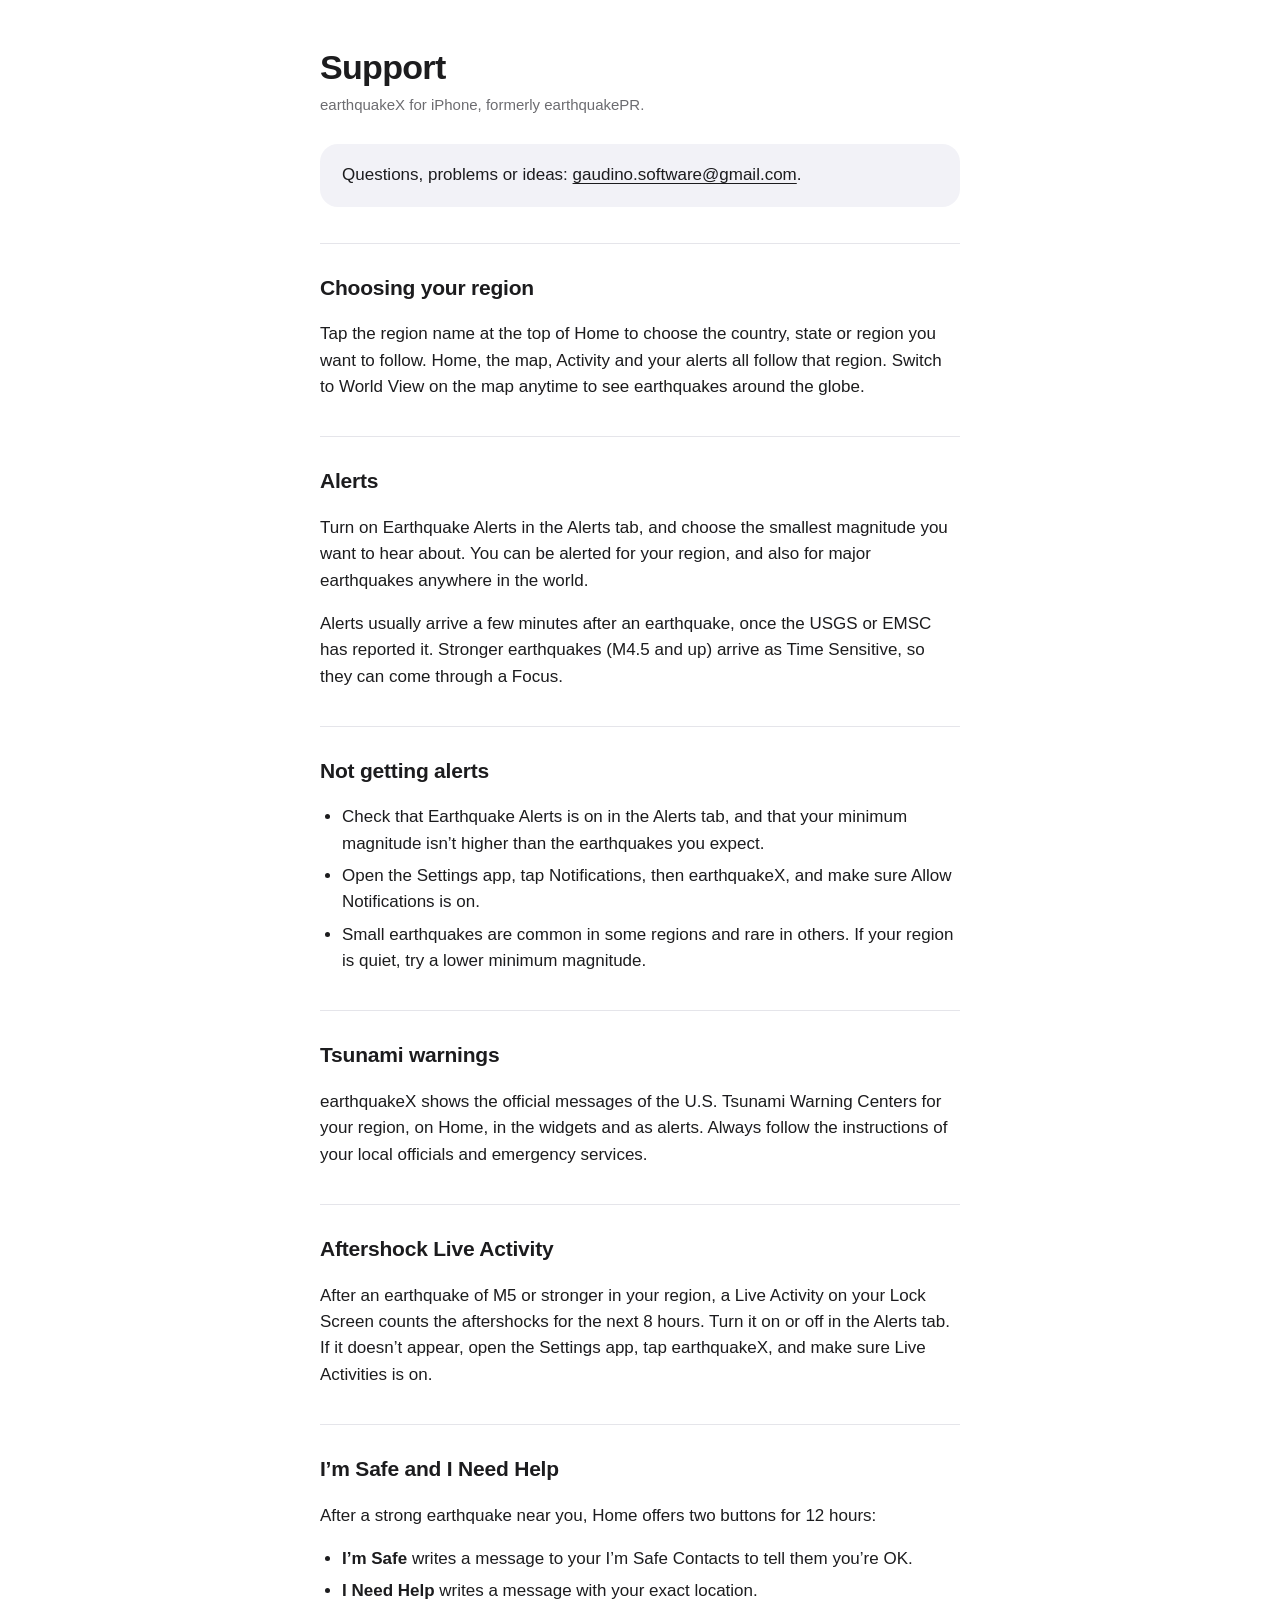
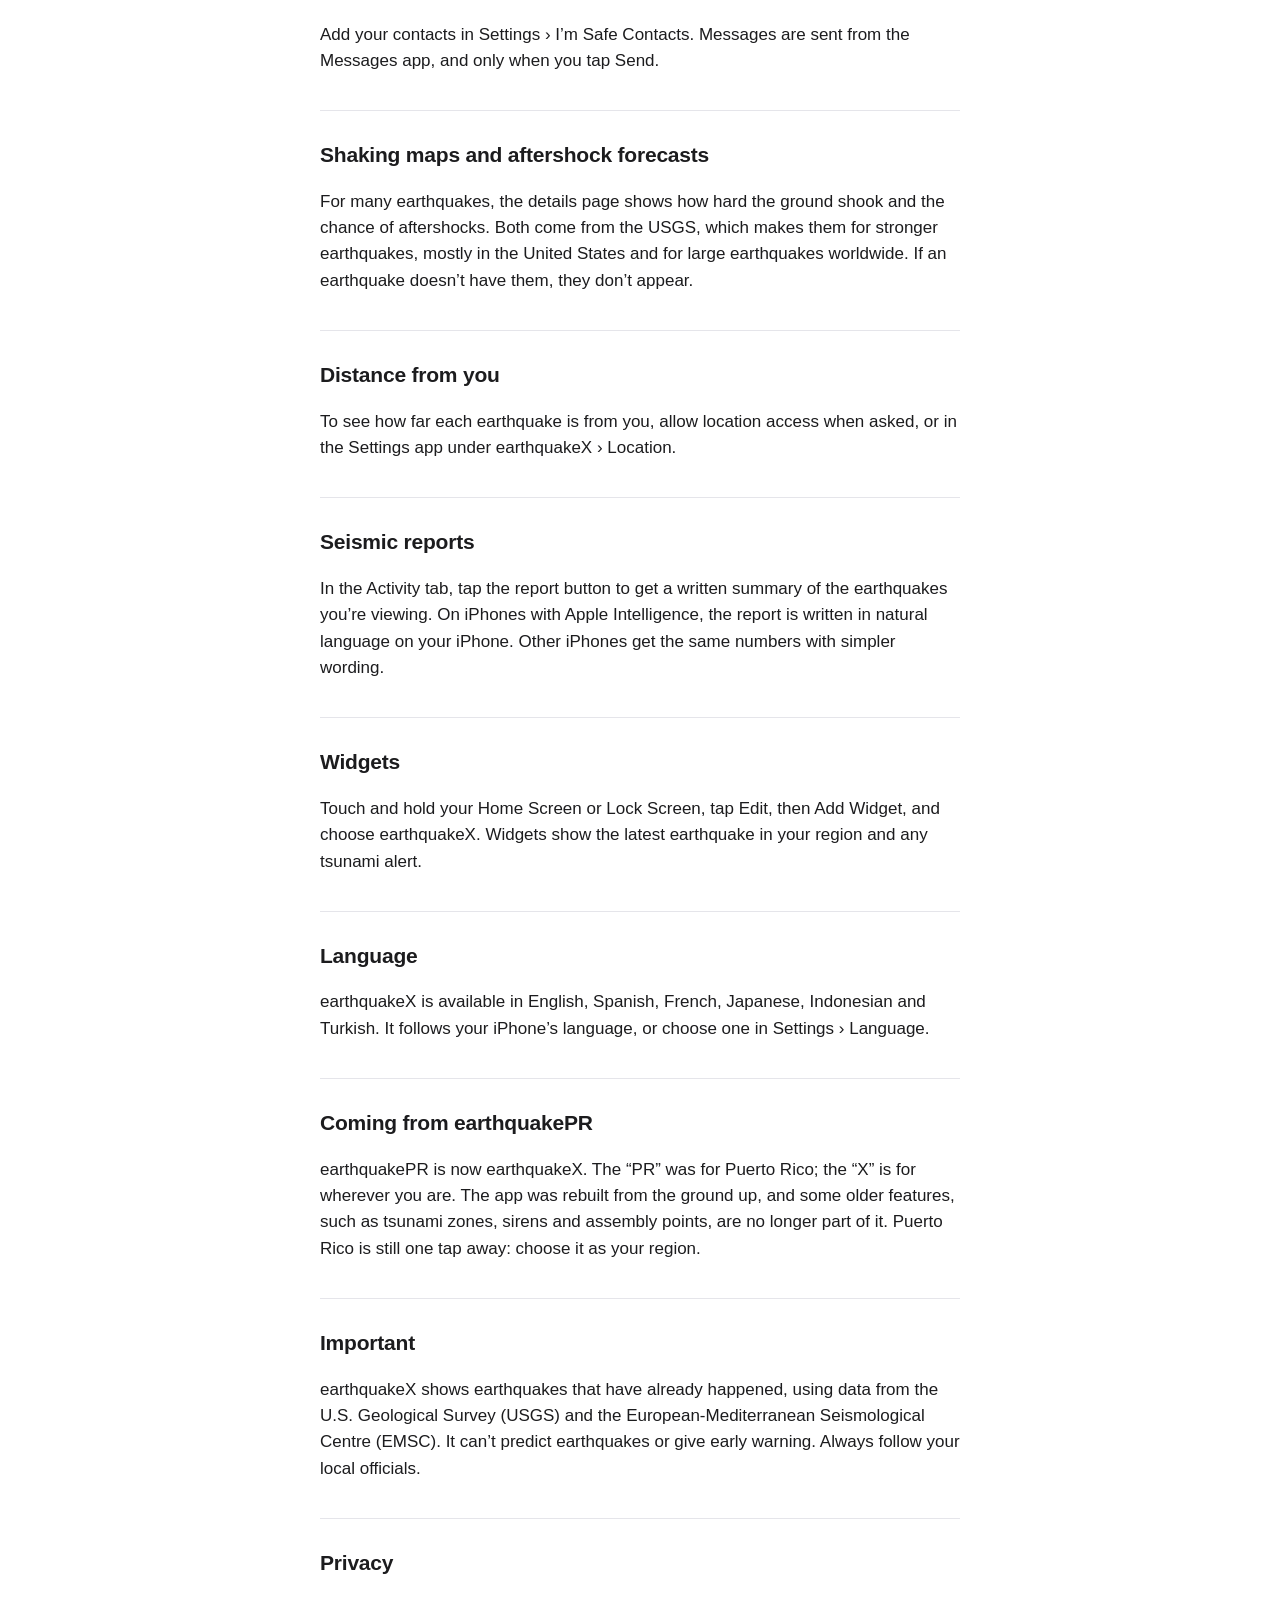
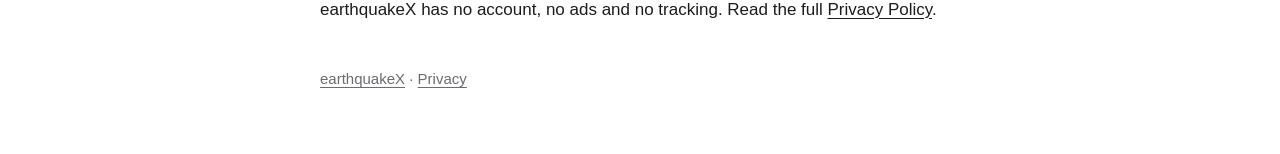
==== support.html @ 5bb1a302 "earthquakeX website: support and privacy policy Co-Authored-By: Claude Opus 5.5 <noreply@anthropic.c" ====
<!DOCTYPE html>
<html lang="en">
<head>
<meta charset="utf-8">
<meta name="viewport" content="width=device-width, initial-scale=1">
<title>earthquakeX Support</title>
<meta name="description" content="Help with earthquakeX.">
<link rel="icon" href="icon.png">
<link rel="apple-touch-icon" href="icon.png">
<link rel="stylesheet" href="style.css">
</head>
<body>
<main>
  <h1>Support</h1>
  <p class="updated">earthquakeX for iPhone, formerly earthquakePR.</p>

  <div class="contact">
    <p>Questions, problems or ideas: <a href="mailto:gaudino.software@gmail.com">gaudino.software@gmail.com</a>.</p>
  </div>

  <h2>Choosing your region</h2>
  <p>Tap the region name at the top of Home to choose the country, state or region you want to follow. Home, the map, Activity and your alerts all follow that region. Switch to World View on the map anytime to see earthquakes around the globe.</p>

  <h2>Alerts</h2>
  <p>Turn on Earthquake Alerts in the Alerts tab, and choose the smallest magnitude you want to hear about. You can be alerted for your region, and also for major earthquakes anywhere in the world.</p>
  <p>Alerts usually arrive a few minutes after an earthquake, once the USGS or EMSC has reported it. Stronger earthquakes (M4.5 and up) arrive as Time Sensitive, so they can come through a Focus.</p>

  <h2>Not getting alerts</h2>
  <ul>
    <li>Check that Earthquake Alerts is on in the Alerts tab, and that your minimum magnitude isn&rsquo;t higher than the earthquakes you expect.</li>
    <li>Open the Settings app, tap Notifications, then earthquakeX, and make sure Allow Notifications is on.</li>
    <li>Small earthquakes are common in some regions and rare in others. If your region is quiet, try a lower minimum magnitude.</li>
  </ul>

  <h2>Tsunami warnings</h2>
  <p>earthquakeX shows the official messages of the U.S. Tsunami Warning Centers for your region, on Home, in the widgets and as alerts. Always follow the instructions of your local officials and emergency services.</p>

  <h2>Aftershock Live Activity</h2>
  <p>After an earthquake of M5 or stronger in your region, a Live Activity on your Lock Screen counts the aftershocks for the next 8 hours. Turn it on or off in the Alerts tab. If it doesn&rsquo;t appear, open the Settings app, tap earthquakeX, and make sure Live Activities is on.</p>

  <h2>I&rsquo;m Safe and I Need Help</h2>
  <p>After a strong earthquake near you, Home offers two buttons for 12 hours:</p>
  <ul>
    <li><strong>I&rsquo;m Safe</strong> writes a message to your I&rsquo;m Safe Contacts to tell them you&rsquo;re OK.</li>
    <li><strong>I Need Help</strong> writes a message with your exact location.</li>
  </ul>
  <p>Add your contacts in Settings &rsaquo; I&rsquo;m Safe Contacts. Messages are sent from the Messages app, and only when you tap Send.</p>

  <h2>Shaking maps and aftershock forecasts</h2>
  <p>For many earthquakes, the details page shows how hard the ground shook and the chance of aftershocks. Both come from the USGS, which makes them for stronger earthquakes, mostly in the United States and for large earthquakes worldwide. If an earthquake doesn&rsquo;t have them, they don&rsquo;t appear.</p>

  <h2>Distance from you</h2>
  <p>To see how far each earthquake is from you, allow location access when asked, or in the Settings app under earthquakeX &rsaquo; Location.</p>

  <h2>Seismic reports</h2>
  <p>In the Activity tab, tap the report button to get a written summary of the earthquakes you&rsquo;re viewing. On iPhones with Apple Intelligence, the report is written in natural language on your iPhone. Other iPhones get the same numbers with simpler wording.</p>

  <h2>Widgets</h2>
  <p>Touch and hold your Home Screen or Lock Screen, tap Edit, then Add Widget, and choose earthquakeX. Widgets show the latest earthquake in your region and any tsunami alert.</p>

  <h2>Language</h2>
  <p>earthquakeX is available in English, Spanish, French, Japanese, Indonesian and Turkish. It follows your iPhone&rsquo;s language, or choose one in Settings &rsaquo; Language.</p>

  <h2>Coming from earthquakePR</h2>
  <p>earthquakePR is now earthquakeX. The &ldquo;PR&rdquo; was for Puerto Rico; the &ldquo;X&rdquo; is for wherever you are. The app was rebuilt from the ground up, and some older features, such as tsunami zones, sirens and assembly points, are no longer part of it. Puerto Rico is still one tap away: choose it as your region.</p>

  <h2>Important</h2>
  <p>earthquakeX shows earthquakes that have already happened, using data from the U.S. Geological Survey (USGS) and the European-Mediterranean Seismological Centre (EMSC). It can&rsquo;t predict earthquakes or give early warning. Always follow your local officials.</p>

  <h2>Privacy</h2>
  <p>earthquakeX has no account, no ads and no tracking. Read the full <a href="privacy.html">Privacy Policy</a>.</p>

  <footer><a href="./">earthquakeX</a> &middot; <a href="privacy.html">Privacy</a></footer>
</main>
</body>
</html>
---- style.css ----
:root {
  --bg: #ffffff;
  --text: #1c1c1e;
  --secondary: #6c6c70;
  --card: #f2f2f7;
  --rule: #e5e5ea;
}
@media (prefers-color-scheme: dark) {
  :root {
    --bg: #000000;
    --text: #f2f2f7;
    --secondary: #98989f;
    --card: #1c1c1e;
    --rule: #2c2c2e;
  }
}
* { box-sizing: border-box; }
body {
  margin: 0;
  background: var(--bg);
  color: var(--text);
  font: 17px/1.55 -apple-system, BlinkMacSystemFont, "SF Pro Text", "Helvetica Neue", Arial, sans-serif;
  -webkit-text-size-adjust: 100%;
}
main { max-width: 680px; margin: 0 auto; padding: 48px 20px 64px; }
h1 { font-size: 34px; line-height: 1.15; margin: 0 0 6px; letter-spacing: -0.02em; }
.updated { color: var(--secondary); margin: 0 0 28px; font-size: 15px; }
.summary, .contact {
  background: var(--card);
  border-radius: 18px;
  padding: 18px 22px;
  margin: 0 0 36px;
}
.summary p { margin: 0 0 8px; font-weight: 600; }
.contact p { margin: 0; }
.summary ul { margin: 0; padding-left: 20px; }
.summary li { margin: 4px 0; }
h2 {
  font-size: 21px;
  margin: 36px 0 8px;
  padding-top: 28px;
  border-top: 1px solid var(--rule);
  letter-spacing: -0.01em;
}
ul { padding-left: 22px; }
li { margin: 6px 0; }
a { color: var(--text); text-decoration-thickness: 1px; text-underline-offset: 3px; }
footer { color: var(--secondary); font-size: 15px; margin-top: 44px; }
footer a { color: var(--secondary); }
.hero { text-align: center; padding-top: 24px; }
.hero img { width: 112px; height: 112px; border-radius: 26px; box-shadow: 0 12px 36px rgba(46, 107, 198, 0.35); }
.hero h1 { margin-top: 20px; }
.hero p { color: var(--secondary); font-size: 19px; margin: 6px 0 0; }
.hero p.slogan { color: var(--text); font-size: 21px; font-weight: 600; margin-top: 8px; }
.links { display: flex; gap: 12px; justify-content: center; flex-wrap: wrap; margin: 32px 0 0; }
.links a {
  display: inline-block;
  padding: 12px 22px;
  border-radius: 999px;
  background: var(--card);
  color: var(--text);
  font-weight: 600;
  text-decoration: none;
}
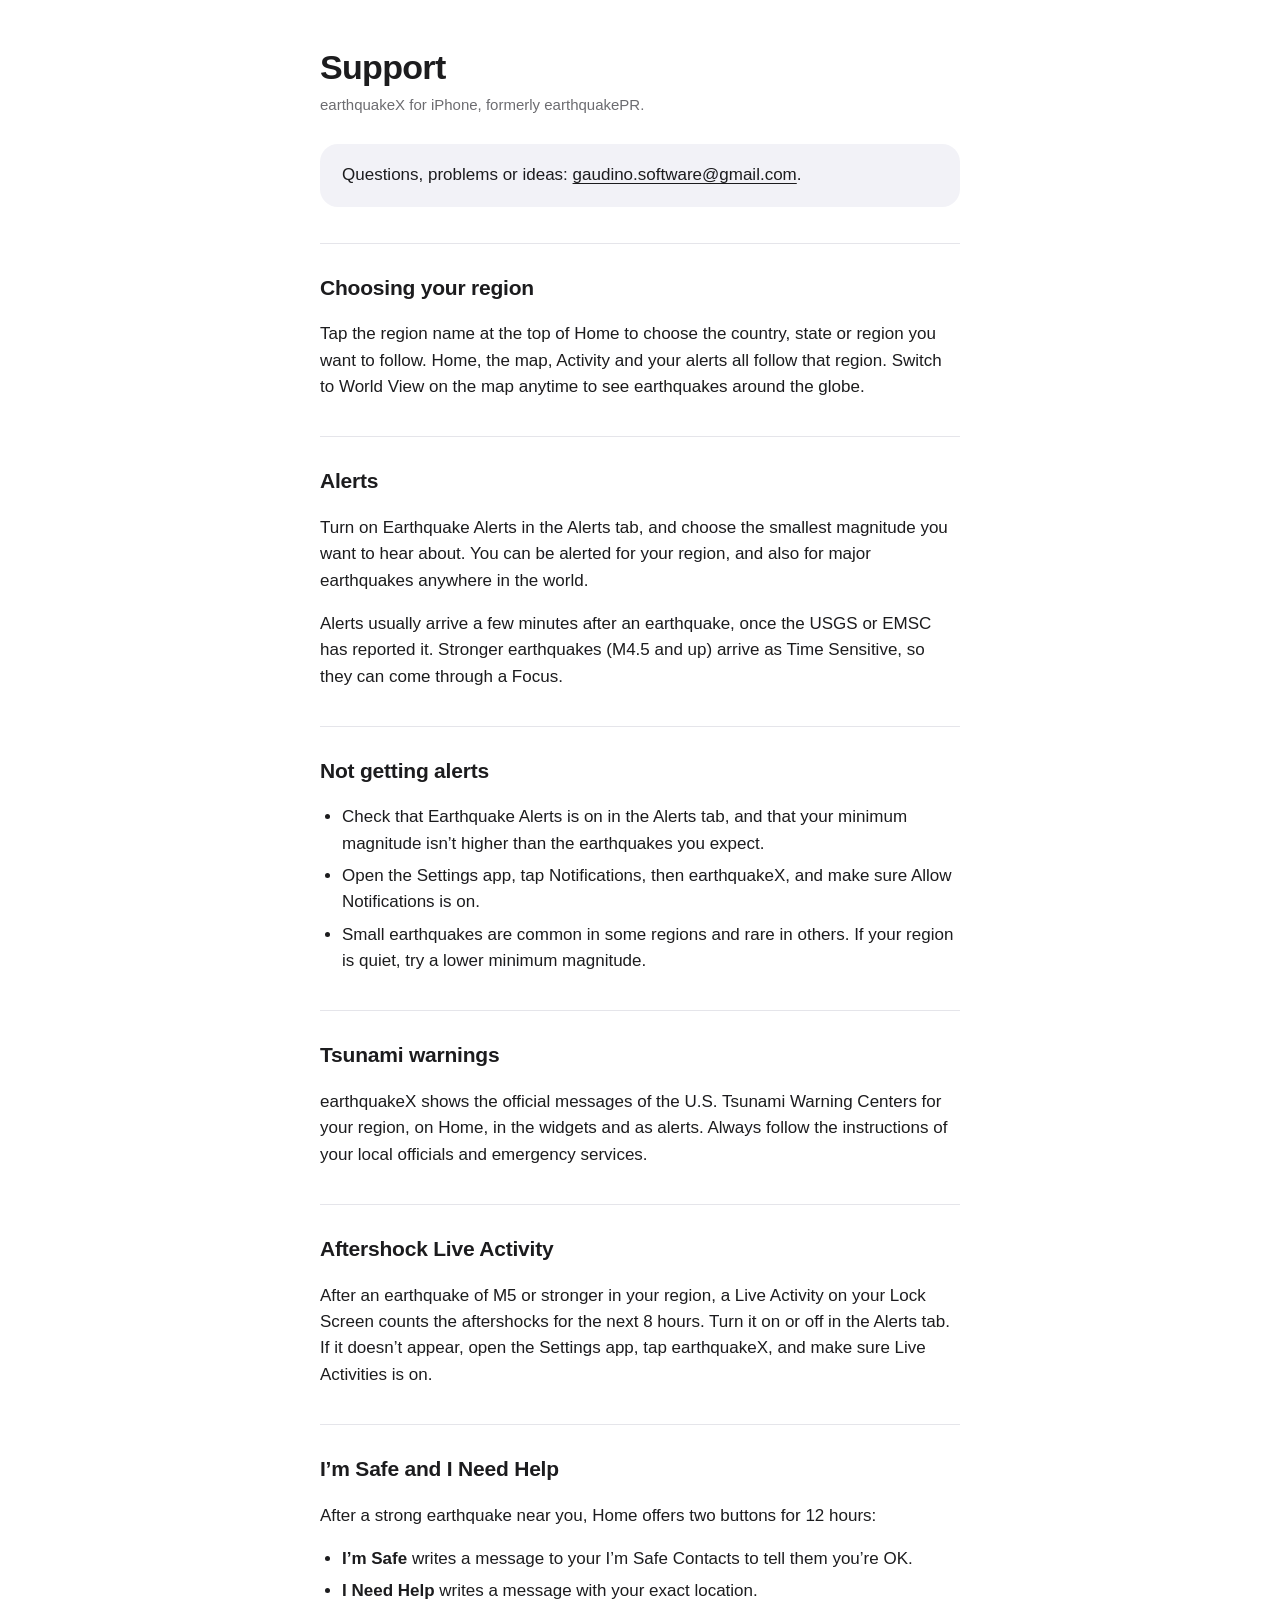
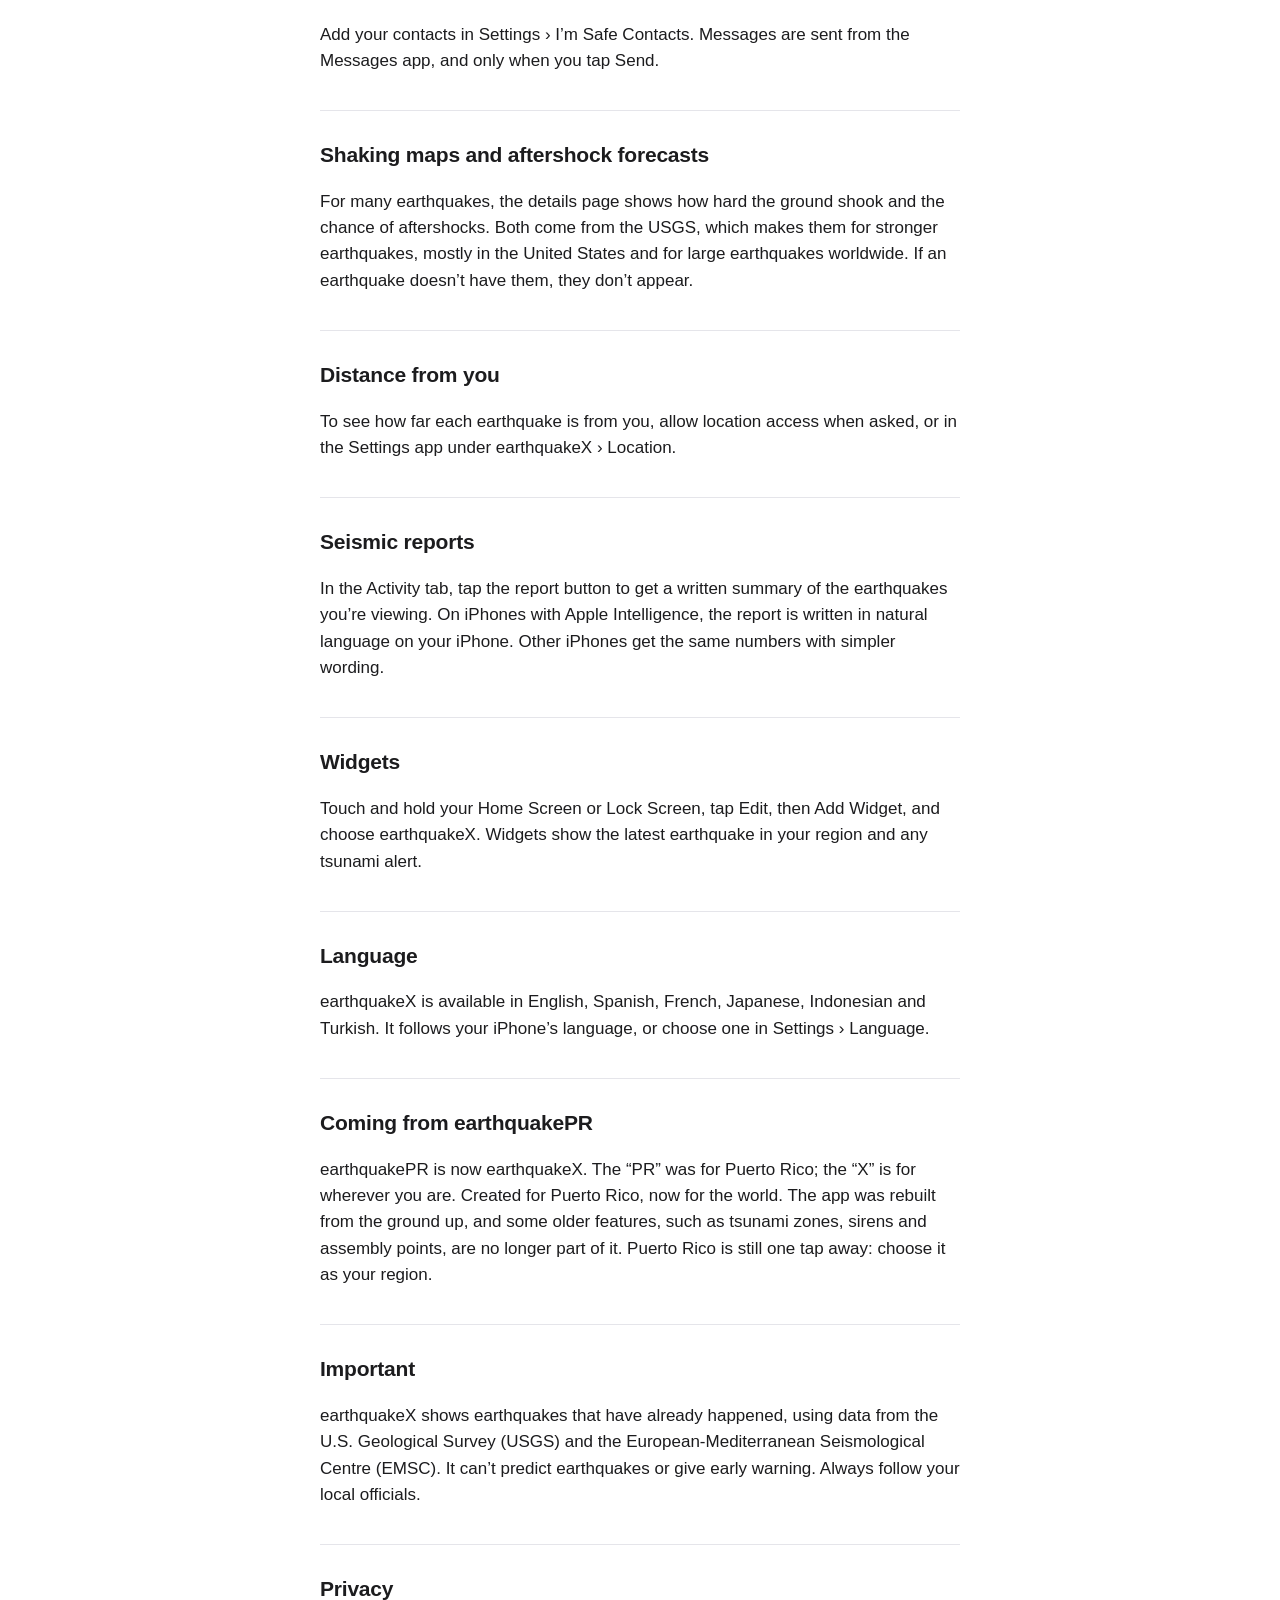
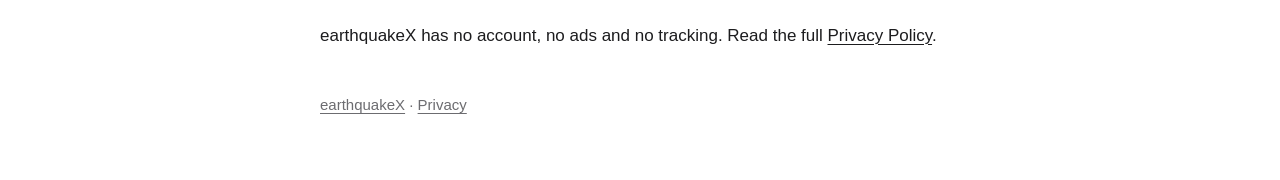
==== commit 3fdfad4c: "Support: created for Puerto Rico, now for the world Co-Authored-By: Claude Opus 5.5 <noreply@anthrop" ====
--- a/support.html
+++ b/support.html
@@ -62,7 +62,7 @@
   <p>earthquakeX is available in English, Spanish, French, Japanese, Indonesian and Turkish. It follows your iPhone&rsquo;s language, or choose one in Settings &rsaquo; Language.</p>
 
   <h2>Coming from earthquakePR</h2>
-  <p>earthquakePR is now earthquakeX. The &ldquo;PR&rdquo; was for Puerto Rico; the &ldquo;X&rdquo; is for wherever you are. The app was rebuilt from the ground up, and some older features, such as tsunami zones, sirens and assembly points, are no longer part of it. Puerto Rico is still one tap away: choose it as your region.</p>
+  <p>earthquakePR is now earthquakeX. The &ldquo;PR&rdquo; was for Puerto Rico; the &ldquo;X&rdquo; is for wherever you are. Created for Puerto Rico, now for the world. The app was rebuilt from the ground up, and some older features, such as tsunami zones, sirens and assembly points, are no longer part of it. Puerto Rico is still one tap away: choose it as your region.</p>
 
   <h2>Important</h2>
   <p>earthquakeX shows earthquakes that have already happened, using data from the U.S. Geological Survey (USGS) and the European-Mediterranean Seismological Centre (EMSC). It can&rsquo;t predict earthquakes or give early warning. Always follow your local officials.</p>
